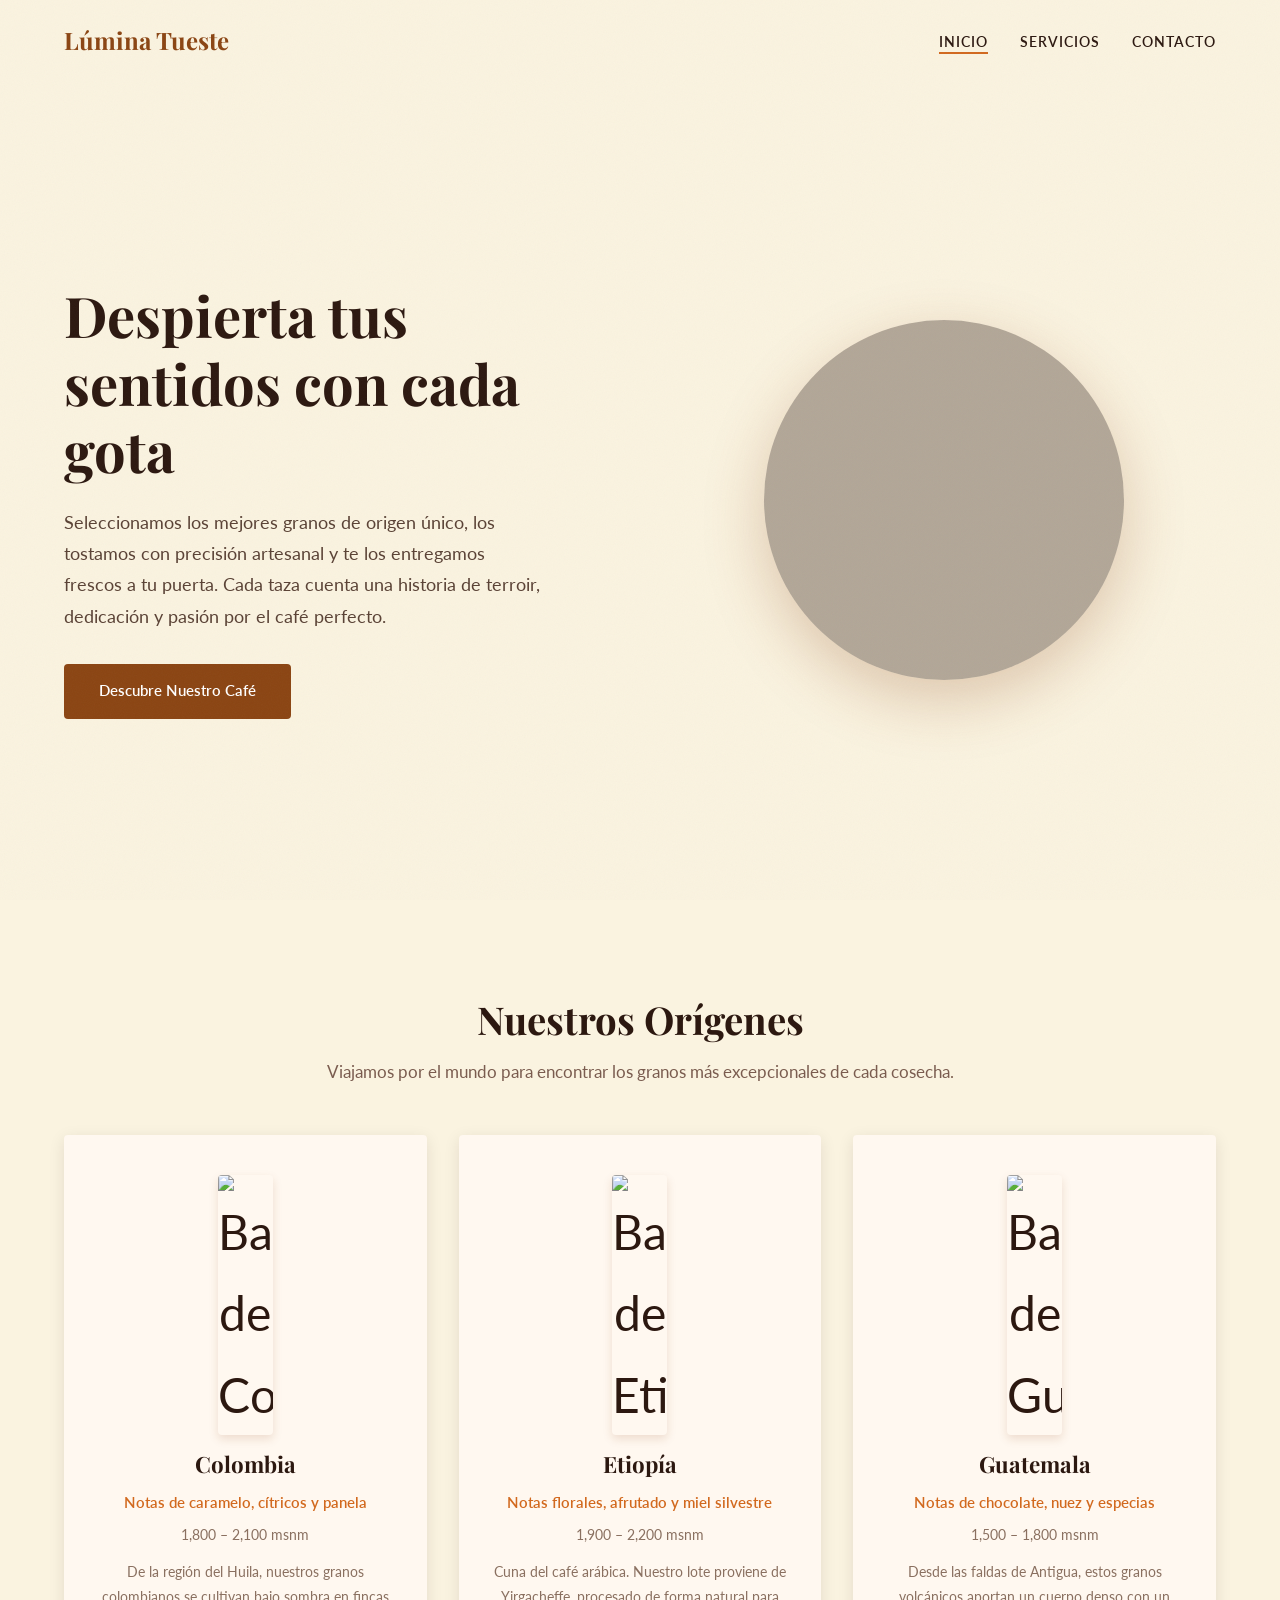
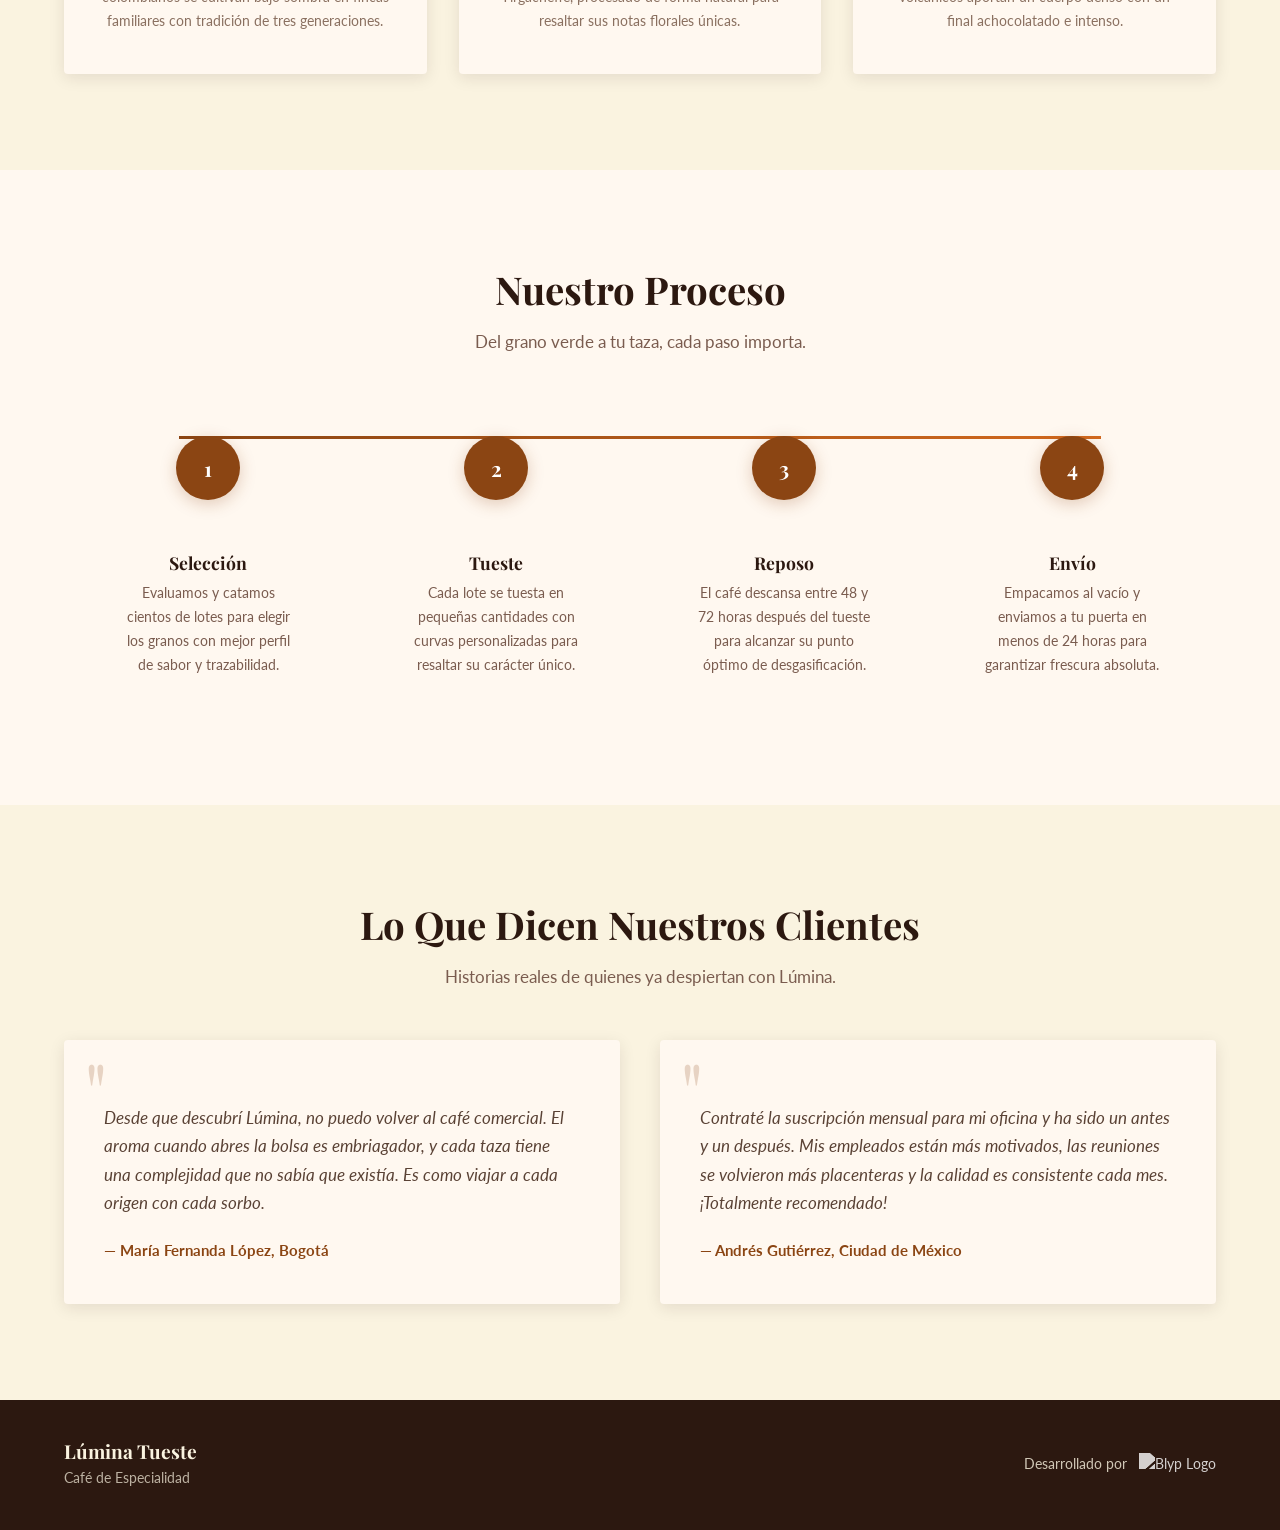
==== index.html @ dab7d522 "Initial commit" ====
<!DOCTYPE html>
<html lang="es">
<head>
  <meta charset="UTF-8">
  <meta name="viewport" content="width=device-width, initial-scale=1.0">
  <title>Lúmina Tueste — Café de Especialidad</title>
  <link rel="preconnect" href="https://fonts.googleapis.com">
  <link rel="preconnect" href="https://fonts.gstatic.com" crossorigin>
  <link href="https://fonts.googleapis.com/css2?family=Playfair+Display:wght@400;700&family=Lato:wght@300;400;700&display=swap" rel="stylesheet">
  <script src="https://unpkg.com/lucide@latest"></script>
  <link rel="stylesheet" href="styles.css">
</head>
<body>
  <!-- Preloader -->
  <div class="preloader"><div class="preloader-spinner"></div></div>


  <!-- Navigation -->
  <nav class="main-nav" aria-label="Navegación principal">
    <div class="container nav-container">
      <a href="index.html" class="nav-logo">Lúmina Tueste</a>
      <ul class="nav-links">
        <li><a href="index.html" class="active">Inicio</a></li>
        <li><a href="servicios.html">Servicios</a></li>
        <li><a href="contacto.html">Contacto</a></li>
      </ul>
      <button class="hamburger" aria-label="Menú de navegación">
        <span></span>
        <span></span>
        <span></span>
      </button>
    </div>
  </nav>

  <!-- Hero Section -->
  <section class="reveal-item hero">
    <div class="container hero-split">
      <div class="hero-text">
        <h1>Despierta tus sentidos con cada gota</h1>
        <p>Seleccionamos los mejores granos de origen único, los tostamos con precisión artesanal y te los entregamos frescos a tu puerta. Cada taza cuenta una historia de terroir, dedicación y pasión por el café perfecto.</p>
        <a href="servicios.html" class="btn-primary">Descubre Nuestro Café</a>
      </div>
      <div class="hero-visual">
        <div class="coffee-circle" aria-hidden="true">☕</div>
      </div>
    </div>
  </section>

  <!-- Orígenes Section -->
  <section class="reveal-item section" id="origenes">
    <div class="container">
      <h2 class="section-title">Nuestros Orígenes</h2>
      <p class="section-subtitle">Viajamos por el mundo para encontrar los granos más excepcionales de cada cosecha.</p>
      <div class="origenes-grid">
        <article class="origin-card reveal-item">
          <div class="origin-flag"><img src="https://flagcdn.com/w80/co.png" alt="Bandera de Colombia" class="flag-img"></div>
          <h3>Colombia</h3>
          <p class="flavor">Notas de caramelo, cítricos y panela</p>
          <p class="altitude"><i data-lucide="mountain" style="width:14px;height:14px;display:inline;vertical-align:middle;"></i> 1,800 – 2,100 msnm</p>
          <p style="margin-top:0.75rem;font-size:0.9rem;color:#8a7060;">De la región del Huila, nuestros granos colombianos se cultivan bajo sombra en fincas familiares con tradición de tres generaciones.</p>
        </article>
        <article class="origin-card reveal-item">
          <div class="origin-flag"><img src="https://flagcdn.com/w80/et.png" alt="Bandera de Etiopía" class="flag-img"></div>
          <h3>Etiopía</h3>
          <p class="flavor">Notas florales, afrutado y miel silvestre</p>
          <p class="altitude"><i data-lucide="mountain" style="width:14px;height:14px;display:inline;vertical-align:middle;"></i> 1,900 – 2,200 msnm</p>
          <p style="margin-top:0.75rem;font-size:0.9rem;color:#8a7060;">Cuna del café arábica. Nuestro lote proviene de Yirgacheffe, procesado de forma natural para resaltar sus notas florales únicas.</p>
        </article>
        <article class="origin-card reveal-item">
          <div class="origin-flag"><img src="https://flagcdn.com/w80/gt.png" alt="Bandera de Guatemala" class="flag-img"></div>
          <h3>Guatemala</h3>
          <p class="flavor">Notas de chocolate, nuez y especias</p>
          <p class="altitude"><i data-lucide="mountain" style="width:14px;height:14px;display:inline;vertical-align:middle;"></i> 1,500 – 1,800 msnm</p>
          <p style="margin-top:0.75rem;font-size:0.9rem;color:#8a7060;">Desde las faldas de Antigua, estos granos volcánicos aportan un cuerpo denso con un final achocolatado e intenso.</p>
        </article>
      </div>
    </div>
  </section>

  <!-- Proceso Section (Timeline) -->
  <section class="reveal-item section proceso-bg" id="proceso">
    <div class="container">
      <h2 class="section-title">Nuestro Proceso</h2>
      <p class="section-subtitle">Del grano verde a tu taza, cada paso importa.</p>
      <div class="timeline">
        <div class="timeline-step reveal-item">
          <div class="step-number">1</div>
          <i data-lucide="search" style="width:28px;height:28px;"></i>
          <h4>Selección</h4>
          <p>Evaluamos y catamos cientos de lotes para elegir los granos con mejor perfil de sabor y trazabilidad.</p>
        </div>
        <div class="timeline-step reveal-item">
          <div class="step-number">2</div>
          <i data-lucide="flame" style="width:28px;height:28px;"></i>
          <h4>Tueste</h4>
          <p>Cada lote se tuesta en pequeñas cantidades con curvas personalizadas para resaltar su carácter único.</p>
        </div>
        <div class="timeline-step reveal-item">
          <div class="step-number">3</div>
          <i data-lucide="clock" style="width:28px;height:28px;"></i>
          <h4>Reposo</h4>
          <p>El café descansa entre 48 y 72 horas después del tueste para alcanzar su punto óptimo de desgasificación.</p>
        </div>
        <div class="timeline-step reveal-item">
          <div class="step-number">4</div>
          <i data-lucide="truck" style="width:28px;height:28px;"></i>
          <h4>Envío</h4>
          <p>Empacamos al vacío y enviamos a tu puerta en menos de 24 horas para garantizar frescura absoluta.</p>
        </div>
      </div>
    </div>
  </section>

  <!-- Testimonios Section -->
  <section class="reveal-item section" id="testimonios">
    <div class="container">
      <h2 class="section-title">Lo Que Dicen Nuestros Clientes</h2>
      <p class="section-subtitle">Historias reales de quienes ya despiertan con Lúmina.</p>
      <div class="testimonios-grid">
        <div class="testimonial-card reveal-item">
          <span class="quote-mark" aria-hidden="true">"</span>
          <blockquote>Desde que descubrí Lúmina, no puedo volver al café comercial. El aroma cuando abres la bolsa es embriagador, y cada taza tiene una complejidad que no sabía que existía. Es como viajar a cada origen con cada sorbo.</blockquote>
          <p class="author">— María Fernanda López, Bogotá</p>
        </div>
        <div class="testimonial-card reveal-item">
          <span class="quote-mark" aria-hidden="true">"</span>
          <blockquote>Contraté la suscripción mensual para mi oficina y ha sido un antes y un después. Mis empleados están más motivados, las reuniones se volvieron más placenteras y la calidad es consistente cada mes. ¡Totalmente recomendado!</blockquote>
          <p class="author">— Andrés Gutiérrez, Ciudad de México</p>
        </div>
      </div>
    </div>
  </section>

  <!-- Footer -->
  <footer class="main-footer">
    <div class="container footer-content">
      <div class="footer-brand">
        <h3>Lúmina Tueste</h3>
        <p>Café de Especialidad</p>
      </div>
      <div class="footer-dev">
        <span>Desarrollado por</span>
        <a href="../index.html" class="footer-logo-link" aria-label="Ir a Blyp">
          <img src="../blyp_logotipo.svg" alt="Blyp Logo" class="footer-logo">
        </a>
      </div>
    </div>
  </footer>

  <script src="script.js"></script>
</body>
</html>
---- styles.css ----
/* ===== CUSTOM PROPERTIES ===== */
:root {
  --primary: #8B4513;
  --secondary: #D2691E;
  --bg: #FAF3E0;
  --text: #2C1810;
  --cards: #FFF8F0;
  --radius: 4px;
  --footer-bg: #2C1810;
  --transition: 0.3s ease;
  --shadow: 0 4px 16px rgba(44, 24, 16, 0.1);
  --shadow-hover: 0 8px 32px rgba(44, 24, 16, 0.18);
}

/* ===== RESET & BASE ===== */
*, *::before, *::after {
  box-sizing: border-box;
  margin: 0;
  padding: 0;
}

html {
  scroll-behavior: smooth;
  font-size: 16px;
}

body {
  font-family: 'Lato', sans-serif;
  background-color: var(--bg);
  color: var(--text);
  line-height: 1.7;
  position: relative;
  overflow-x: hidden;
}

/* Grain texture overlay */
body::before {
  content: '';
  position: fixed;
  top: 0;
  left: 0;
  width: 100%;
  height: 100%;
  pointer-events: none;
  z-index: 9999;
  opacity: 0.035;
  background-image: url("data:image/svg+xml,%3Csvg viewBox='0 0 256 256' xmlns='http://www.w3.org/2000/svg'%3E%3Cfilter id='noise'%3E%3CfeTurbulence type='fractalNoise' baseFrequency='0.9' numOctaves='4' stitchTiles='stitch'/%3E%3C/filter%3E%3Crect width='100%25' height='100%25' filter='url(%23noise)'/%3E%3C/svg%3E");
  background-repeat: repeat;
  background-size: 256px 256px;
}

h1, h2, h3, h4, h5 {
  font-family: 'Playfair Display', serif;
  font-weight: 700;
  line-height: 1.2;
  color: var(--text);
}

a {
  color: var(--primary);
  text-decoration: none;
  transition: color var(--transition);
}

a:hover {
  color: var(--secondary);
}

img {
  max-width: 100%;
  display: block;
}

.container {
  width: 90%;
  max-width: 1200px;
  margin: 0 auto;
}

/* ===== NAVIGATION ===== */
.main-nav {
  position: fixed;
  top: 0;
  left: 0;
  width: 100%;
  z-index: 1000;
  padding: 1.25rem 0;
  transition: background var(--transition), box-shadow var(--transition), padding var(--transition);
  background: transparent;
}

.main-nav.scrolled {
  background: var(--bg);
  box-shadow: 0 2px 20px rgba(44, 24, 16, 0.1);
  padding: 0.75rem 0;
}

.nav-container {
  display: flex;
  justify-content: space-between;
  align-items: center;
}

.nav-logo {
  font-family: 'Playfair Display', serif;
  font-size: 1.5rem;
  font-weight: 700;
  color: var(--primary);
}

.nav-links {
  display: flex;
  list-style: none;
  gap: 2rem;
}

.nav-links a {
  font-size: 0.9rem;
  font-weight: 600;
  text-transform: uppercase;
  letter-spacing: 1px;
  color: var(--text);
  position: relative;
  padding-bottom: 4px;
}

.nav-links a::after {
  content: '';
  position: absolute;
  bottom: 0;
  left: 0;
  width: 0;
  height: 2px;
  background: var(--secondary);
  transition: width var(--transition);
}

.nav-links a:hover::after,
.nav-links a.active::after {
  width: 100%;
}

.hamburger {
  display: none;
  flex-direction: column;
  gap: 5px;
  cursor: pointer;
  background: none;
  border: none;
  padding: 4px;
}

.hamburger span {
  display: block;
  width: 26px;
  height: 2px;
  background: var(--text);
  transition: transform var(--transition), opacity var(--transition);
}

/* ===== HERO ===== */
.hero {
  min-height: 100vh;
  display: flex;
  align-items: center;
  padding-top: 100px;
}

.hero-split {
  display: grid;
  grid-template-columns: 1fr 1fr;
  gap: 4rem;
  align-items: center;
}

.hero-text h1 {
  font-size: clamp(2.2rem, 5vw, 3.5rem);
  margin-bottom: 1.5rem;
  color: var(--text);
}

.hero-text p {
  font-size: 1.15rem;
  margin-bottom: 2rem;
  color: #5a4235;
  max-width: 480px;
}

.btn-primary {
  display: inline-block;
  padding: 0.9rem 2.2rem;
  background: var(--primary);
  color: #fff;
  border-radius: var(--radius);
  font-weight: 600;
  font-size: 0.95rem;
  transition: background var(--transition), transform var(--transition), box-shadow var(--transition);
  border: none;
  cursor: pointer;
}

.btn-primary:hover {
  background: var(--secondary);
  color: #fff;
  transform: translateY(-2px);
  box-shadow: 0 6px 20px rgba(139, 69, 19, 0.3);
}

.hero-visual {
  display: flex;
  justify-content: center;
  align-items: center;
}

.coffee-circle {
  width: 360px;
  height: 360px;
  border-radius: 50%;
  background: linear-gradient(135deg, #D2691E 0%, #8B4513 50%, #A0522D 100%);
  display: flex;
  justify-content: center;
  align-items: center;
  font-size: 6rem;
  box-shadow: 0 20px 60px rgba(139, 69, 19, 0.25);
  transition: transform 0.6s ease;
}

/* ===== ORIGENES ===== */
.section {
  padding: 6rem 0;
}

.section-title {
  text-align: center;
  font-size: clamp(1.8rem, 3vw, 2.5rem);
  margin-bottom: 1rem;
}

.section-subtitle {
  text-align: center;
  color: #7a5c4f;
  margin-bottom: 3rem;
  font-size: 1.05rem;
}

.origenes-grid {
  display: grid;
  grid-template-columns: repeat(3, 1fr);
  gap: 2rem;
}

.origin-card {
  background: var(--cards);
  border-radius: var(--radius);
  padding: 2.5rem 2rem;
  box-shadow: var(--shadow);
  transition: transform var(--transition), box-shadow var(--transition);
  text-align: center;
}

.origin-card:hover {
  transform: translateY(-8px);
  box-shadow: var(--shadow-hover);
}

.origin-flag {
  font-size: 3rem;
  margin-bottom: 1rem;
}
.flag-img {
  width: 55px;
  height: auto;
  border-radius: 4px;
  box-shadow: 0 4px 10px rgba(139, 69, 19, 0.15);
  display: inline-block;
  vertical-align: middle;
}

.origin-card h3 {
  font-size: 1.4rem;
  margin-bottom: 0.75rem;
}

.origin-card .flavor {
  color: var(--secondary);
  font-weight: 600;
  font-size: 0.95rem;
  margin-bottom: 0.5rem;
}

.origin-card .altitude {
  font-size: 0.85rem;
  color: #8a7060;
}

/* ===== PROCESO (Timeline) ===== */
.proceso-bg {
  background: var(--cards);
}

.timeline {
  display: flex;
  justify-content: space-between;
  align-items: flex-start;
  position: relative;
  padding: 2rem 0;
}

.timeline::before {
  content: '';
  position: absolute;
  top: 32px;
  left: 10%;
  width: 80%;
  height: 3px;
  background: linear-gradient(90deg, var(--primary), var(--secondary));
}

.timeline-step {
  display: flex;
  flex-direction: column;
  align-items: center;
  text-align: center;
  flex: 1;
  position: relative;
  z-index: 2;
}

.step-number {
  width: 64px;
  height: 64px;
  border-radius: 50%;
  background: var(--primary);
  color: #fff;
  display: flex;
  align-items: center;
  justify-content: center;
  font-family: 'Playfair Display', serif;
  font-size: 1.3rem;
  font-weight: 700;
  margin-bottom: 1rem;
  box-shadow: 0 4px 16px rgba(139, 69, 19, 0.25);
}

.timeline-step i {
  color: var(--secondary);
  margin-bottom: 0.5rem;
}

.timeline-step h4 {
  font-size: 1.1rem;
  margin-bottom: 0.5rem;
}

.timeline-step p {
  font-size: 0.88rem;
  color: #7a5c4f;
  max-width: 180px;
}

/* ===== TESTIMONIOS ===== */
.testimonios-grid {
  display: grid;
  grid-template-columns: 1fr 1fr;
  gap: 2.5rem;
}

.testimonial-card {
  background: var(--cards);
  padding: 2.5rem;
  border-radius: var(--radius);
  box-shadow: var(--shadow);
  position: relative;
  transition: box-shadow var(--transition);
}

.testimonial-card:hover {
  box-shadow: var(--shadow-hover);
}

.quote-mark {
  font-family: 'Playfair Display', serif;
  font-size: 5rem;
  color: var(--primary);
  opacity: 0.2;
  line-height: 1;
  position: absolute;
  top: 10px;
  left: 20px;
}

.testimonial-card blockquote {
  font-size: 1.05rem;
  font-style: italic;
  color: #5a4235;
  margin-bottom: 1.25rem;
  position: relative;
  z-index: 1;
  padding-top: 1.5rem;
}

.testimonial-card .author {
  font-weight: 700;
  color: var(--primary);
  font-size: 0.95rem;
}

/* ===== SERVICIOS PAGE ===== */
.page-banner {
  padding: 8rem 0 4rem;
  text-align: center;
  background:
    repeating-radial-gradient(circle at 20px 20px, transparent 0, transparent 8px, rgba(139,69,19,0.04) 8px, rgba(139,69,19,0.04) 10px),
    var(--bg);
}

.page-banner h1 {
  font-size: clamp(2rem, 4vw, 3rem);
  margin-bottom: 0.75rem;
}

.page-banner p {
  color: #7a5c4f;
  font-size: 1.1rem;
}

.services-grid {
  display: grid;
  grid-template-columns: repeat(3, 1fr);
  gap: 2rem;
  padding: 4rem 0;
}

.service-card {
  background: var(--cards);
  border-radius: var(--radius);
  padding: 2.5rem 2rem;
  box-shadow: var(--shadow);
  border-top: 4px solid var(--primary);
  transition: transform var(--transition), box-shadow var(--transition);
}

.service-card:hover {
  transform: translateY(-6px);
  box-shadow: var(--shadow-hover);
}

.service-card i {
  color: var(--secondary);
  margin-bottom: 1rem;
}

.service-card h3 {
  font-size: 1.3rem;
  margin-bottom: 0.75rem;
}

.service-card p {
  color: #7a5c4f;
  margin-bottom: 1.5rem;
  font-size: 0.95rem;
}

.service-link {
  font-weight: 600;
  font-size: 0.9rem;
  color: var(--primary);
  display: inline-flex;
  align-items: center;
  gap: 0.5rem;
}

.service-link:hover {
  color: var(--secondary);
  gap: 0.75rem;
}

/* ===== CONTACTO PAGE ===== */
.contact-grid {
  display: grid;
  grid-template-columns: 1fr 1fr;
  gap: 0;
  margin: 4rem auto;
  max-width: 1000px;
  border-radius: var(--radius);
  overflow: hidden;
  box-shadow: var(--shadow);
}

.contact-form-wrap {
  background: #fff;
  padding: 3rem;
}

.contact-form-wrap h2 {
  font-size: 1.6rem;
  margin-bottom: 1.5rem;
}

.form-group {
  margin-bottom: 1.25rem;
}

.form-group label {
  display: block;
  font-weight: 600;
  font-size: 0.85rem;
  margin-bottom: 0.4rem;
  color: var(--text);
}

.form-group input,
.form-group textarea {
  width: 100%;
  padding: 0.8rem 1rem;
  border: 1px solid #dcd0c4;
  border-radius: var(--radius);
  font-family: 'Lato', sans-serif;
  font-size: 0.95rem;
  background: var(--bg);
  color: var(--text);
  transition: border-color var(--transition), box-shadow var(--transition);
}

.form-group input:focus,
.form-group textarea:focus {
  outline: none;
  border-color: var(--primary);
  box-shadow: 0 0 0 3px rgba(139, 69, 19, 0.1);
}

.form-group textarea {
  resize: vertical;
  min-height: 120px;
}

.contact-sidebar {
  background: var(--primary);
  padding: 3rem;
  color: #FAF3E0;
}

.contact-sidebar h3 {
  color: #FAF3E0;
  margin-bottom: 2rem;
  font-size: 1.4rem;
}

.contact-item {
  display: flex;
  gap: 1rem;
  align-items: flex-start;
  margin-bottom: 1.5rem;
}

.contact-item i {
  color: var(--secondary);
  flex-shrink: 0;
  margin-top: 2px;
}

.contact-item p {
  font-size: 0.95rem;
  line-height: 1.5;
}

.contact-item strong {
  display: block;
  margin-bottom: 0.25rem;
}

/* ===== FOOTER ===== */
.main-footer {
  background: var(--footer-bg);
  color: #FAF3E0;
  padding: 2.5rem 0;
}

.footer-content {
  display: flex;
  justify-content: space-between;
  align-items: center;
}

.footer-brand h3 {
  color: #FAF3E0;
  font-size: 1.2rem;
  margin-bottom: 0.25rem;
}

.footer-brand p {
  font-size: 0.85rem;
  opacity: 0.7;
}

.footer-dev {
  display: flex;
  align-items: center;
  gap: 0.75rem;
  font-size: 0.85rem;
  opacity: 0.8;
}


.subscription-customizer-card {
  display: grid;
  grid-template-columns: 1.2fr 0.8fr;
  background: var(--cards);
  border: 2px solid #F4EBE1;
  border-radius: var(--radius);
  padding: 2.5rem;
  gap: 2.5rem;
  box-shadow: var(--shadow);
  max-width: 850px;
  margin: 0 auto;
}
.customizer-options {
  display: flex;
  flex-direction: column;
  gap: 1.5rem;
}
.option-group label {
  display: block;
  font-weight: 700;
  margin-bottom: 0.5rem;
  color: var(--primary);
}
.customizer-buttons {
  display: flex;
  gap: 0.75rem;
  flex-wrap: wrap;
}
.btn-custom {
  background: #FFF;
  border: 2px solid #F4EBE1;
  color: var(--text);
  padding: 0.6rem 1.25rem;
  border-radius: 20px;
  font-family: var(--font-body);
  font-weight: 600;
  font-size: 0.95rem;
  cursor: pointer;
  transition: all 0.3s ease;
}
.btn-custom.active, .btn-custom:hover {
  background: var(--primary);
  border-color: var(--primary);
  color: #fff;
}
.customizer-summary {
  background: #FAF3E0;
  padding: 1.5rem;
  border-radius: 12px;
  text-align: center;
  display: flex;
  flex-direction: column;
  justify-content: center;
}
.price-wrap {
  margin-top: 0.5rem;
  font-family: var(--font-display);
}
.price-currency {
  font-size: 1.3rem;
  color: var(--primary);
}
.price-value {
  font-size: 2.8rem;
  color: var(--primary);
  font-weight: bold;
}
.price-period {
  font-size: 0.9rem;
  color: var(--text);
}
@media (max-width: 768px) {
  .subscription-customizer-card {
    grid-template-columns: 1fr;
    padding: 1.5rem;
    gap: 1.5rem;
  }
}
.footer-logo {
  height: 24px;
  width: auto;
}

/* ===== RESPONSIVE ===== */
@media (max-width: 768px) {
  .hamburger {
    display: flex;
  }

  .nav-links {
    display: none;
    position: absolute;
    top: 100%;
    left: 0;
    width: 100%;
    background: var(--bg);
    flex-direction: column;
    padding: 1.5rem 5%;
    gap: 1rem;
    box-shadow: 0 8px 20px rgba(44, 24, 16, 0.1);
  }

  .nav-links.active {
    display: flex;
  }

  .hero-split {
    grid-template-columns: 1fr;
    text-align: center;
  }

  .hero-text p {
    margin-left: auto;
    margin-right: auto;
  }

  .coffee-circle {
    width: 240px;
    height: 240px;
    font-size: 4rem;
  }

  .origenes-grid,
  .services-grid {
    grid-template-columns: 1fr;
  }

  .timeline {
    flex-direction: column;
    gap: 2rem;
    align-items: center;
  }

  .timeline::before {
    display: none;
  }

  .testimonios-grid {
    grid-template-columns: 1fr;
  }

  .contact-grid {
    grid-template-columns: 1fr;
  }

  .footer-content {
    flex-direction: column;
    gap: 1.5rem;
    text-align: center;
  }
}
/* ===== EXCLUSIVE UPGRADE ===== */
.coffee-circle {
  background: linear-gradient(rgba(44, 24, 16, 0.35), rgba(44, 24, 16, 0.35)), url('https://images.unsplash.com/photo-1495474472287-4d71bcdd2085?auto=format&fit=crop&w=600&q=80') center/cover no-repeat !important;
  color: transparent !important;
  transition: transform 0.5s cubic-bezier(0.175, 0.885, 0.32, 1.275) !important;
}
.coffee-circle:hover {
  transform: scale(1.05) rotate(5deg) !important;
}
.origin-card, .timeline-step, .testimonial-card {
  transition: transform 0.3s ease, box-shadow 0.3s ease !important;
}
.origin-card:hover, .timeline-step:hover, .testimonial-card:hover {
  transform: translateY(-8px) !important;
  box-shadow: 0 12px 24px rgba(44, 24, 16, 0.15) !important;
}
.footer-logo {
  filter: brightness(0) invert(1) !important; /* DARK FOOTER */
}

/* ===== BLYP PREMIUM ENHANCEMENTS ===== */
.preloader {
  position: fixed;
  top: 0;
  left: 0;
  width: 100%;
  height: 100%;
  background-color: var(--bg, #ffffff);
  z-index: 99999;
  display: flex;
  justify-content: center;
  align-items: center;
  transition: opacity 0.6s cubic-bezier(0.25, 1, 0.5, 1), transform 0.6s cubic-bezier(0.25, 1, 0.5, 1);
}
.preloader.fade-out {
  opacity: 0;
  transform: scale(1.05);
  pointer-events: none;
}
.preloader-spinner {
  width: 60px;
  height: 60px;
  border: 4px solid rgba(0, 0, 0, 0.05);
  border-top: 4px solid var(--primary, #0049c3);
  border-radius: 50%;
  animation: spin 1s cubic-bezier(0.68, -0.55, 0.27, 1.55) infinite;
}
@keyframes spin {
  0% { transform: rotate(0deg); }
  100% { transform: rotate(360deg); }
}
.reveal-item {
  opacity: 0;
  transform: translateY(30px);
  transition: opacity 0.8s cubic-bezier(0.25, 1, 0.5, 1), transform 0.8s cubic-bezier(0.25, 1, 0.5, 1);
}
.reveal-item.revealed {
  opacity: 1;
  transform: translateY(0);
}
/* Floating dynamic selection */
::selection {
  background: var(--primary);
  color: #fff;
}
/* Modern custom scrollbar */
::-webkit-scrollbar {
  width: 8px;
}
::-webkit-scrollbar-track {
  background: var(--bg);
}
::-webkit-scrollbar-thumb {
  background: var(--primary);
  border-radius: 4px;
}
::-webkit-scrollbar-thumb:hover {
  background: var(--secondary);
}
/* Input glow & transition enhancements */
.form-group input, .form-group textarea {
  transition: border-color 0.3s ease, box-shadow 0.3s ease, transform 0.3s ease !important;
}
.form-group input:focus, .form-group textarea:focus {
  transform: translateY(-2px);
  border-color: var(--primary) !important;
  box-shadow: 0 4px 12px rgba(0, 0, 0, 0.05), 0 0 0 3px rgba(0, 73, 195, 0.15) !important;
}
/* Interactive Footer Developer Logo */
.footer-logo-link {
  display: inline-flex;
  align-items: center;
  transition: transform 0.3s cubic-bezier(0.175, 0.885, 0.32, 1.275);
}
.footer-logo-link:hover {
  transform: scale(1.15) rotate(3deg);
}
/* Contact form success screen styling */
.contact-form-success {
  text-align: center;
  padding: 3rem 1.5rem;
  animation: revealSuccess 0.6s cubic-bezier(0.175, 0.885, 0.32, 1.275) forwards;
}
@keyframes revealSuccess {
  from { opacity: 0; transform: scale(0.95) translateY(10px); }
  to { opacity: 1; transform: scale(1) translateY(0); }
}
.contact-form-success svg {
  margin-bottom: 1.5rem;
  stroke: var(--primary);
  animation: bounceIcon 1s ease infinite alternate;
}
@keyframes bounceIcon {
  from { transform: translateY(0); }
  to { transform: translateY(-5px); }
}
.btn-loading {
  position: relative;
  color: transparent !important;
  pointer-events: none;
}
.btn-loading::after {
  content: "";
  position: absolute;
  width: 20px;
  height: 20px;
  top: 50%;
  left: 50%;
  margin-top: -10px;
  margin-left: -10px;
  border: 2px solid rgba(255,255,255,0.3);
  border-top: 2px solid #fff;
  border-radius: 50%;
  animation: spin 0.6s linear infinite;
}
/* Premium Hover Scales for cards */
.origin-card, .service-card, .testimonial-card, .photo-card, .product-card, .member-card, .case-card, .team-card, .timeline-step, .benefit-card, .recipe-card, .pricing-card, .class-card, .room-card {
  transition: transform 0.4s cubic-bezier(0.25, 1, 0.5, 1), box-shadow 0.4s cubic-bezier(0.25, 1, 0.5, 1) !important;
}
.origin-card:hover, .service-card:hover, .testimonial-card:hover, .photo-card:hover, .product-card:hover, .member-card:hover, .case-card:hover, .team-card:hover, .timeline-step:hover, .benefit-card:hover, .recipe-card:hover, .pricing-card:hover, .class-card:hover, .room-card:hover {
  transform: translateY(-8px) scale(1.02) !important;
  box-shadow: 0 16px 32px rgba(0,0,0,0.12) !important;
}
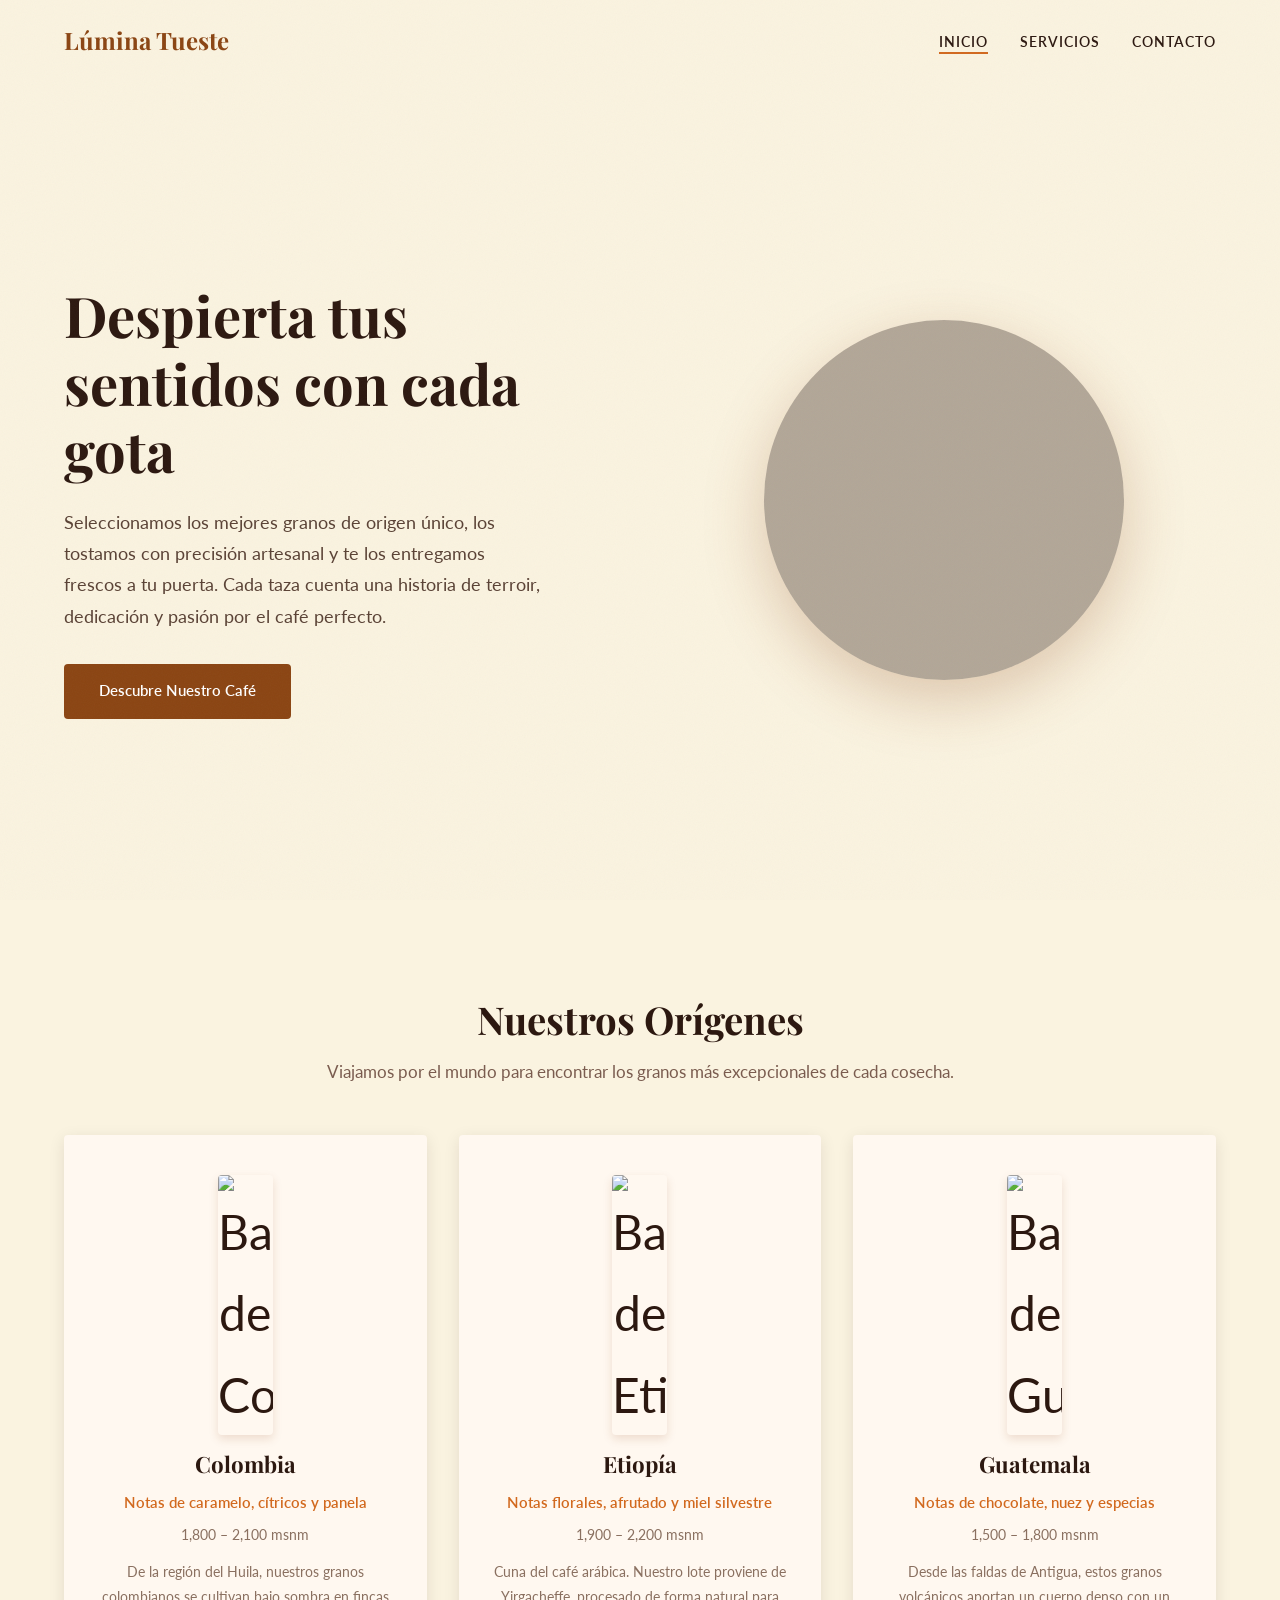
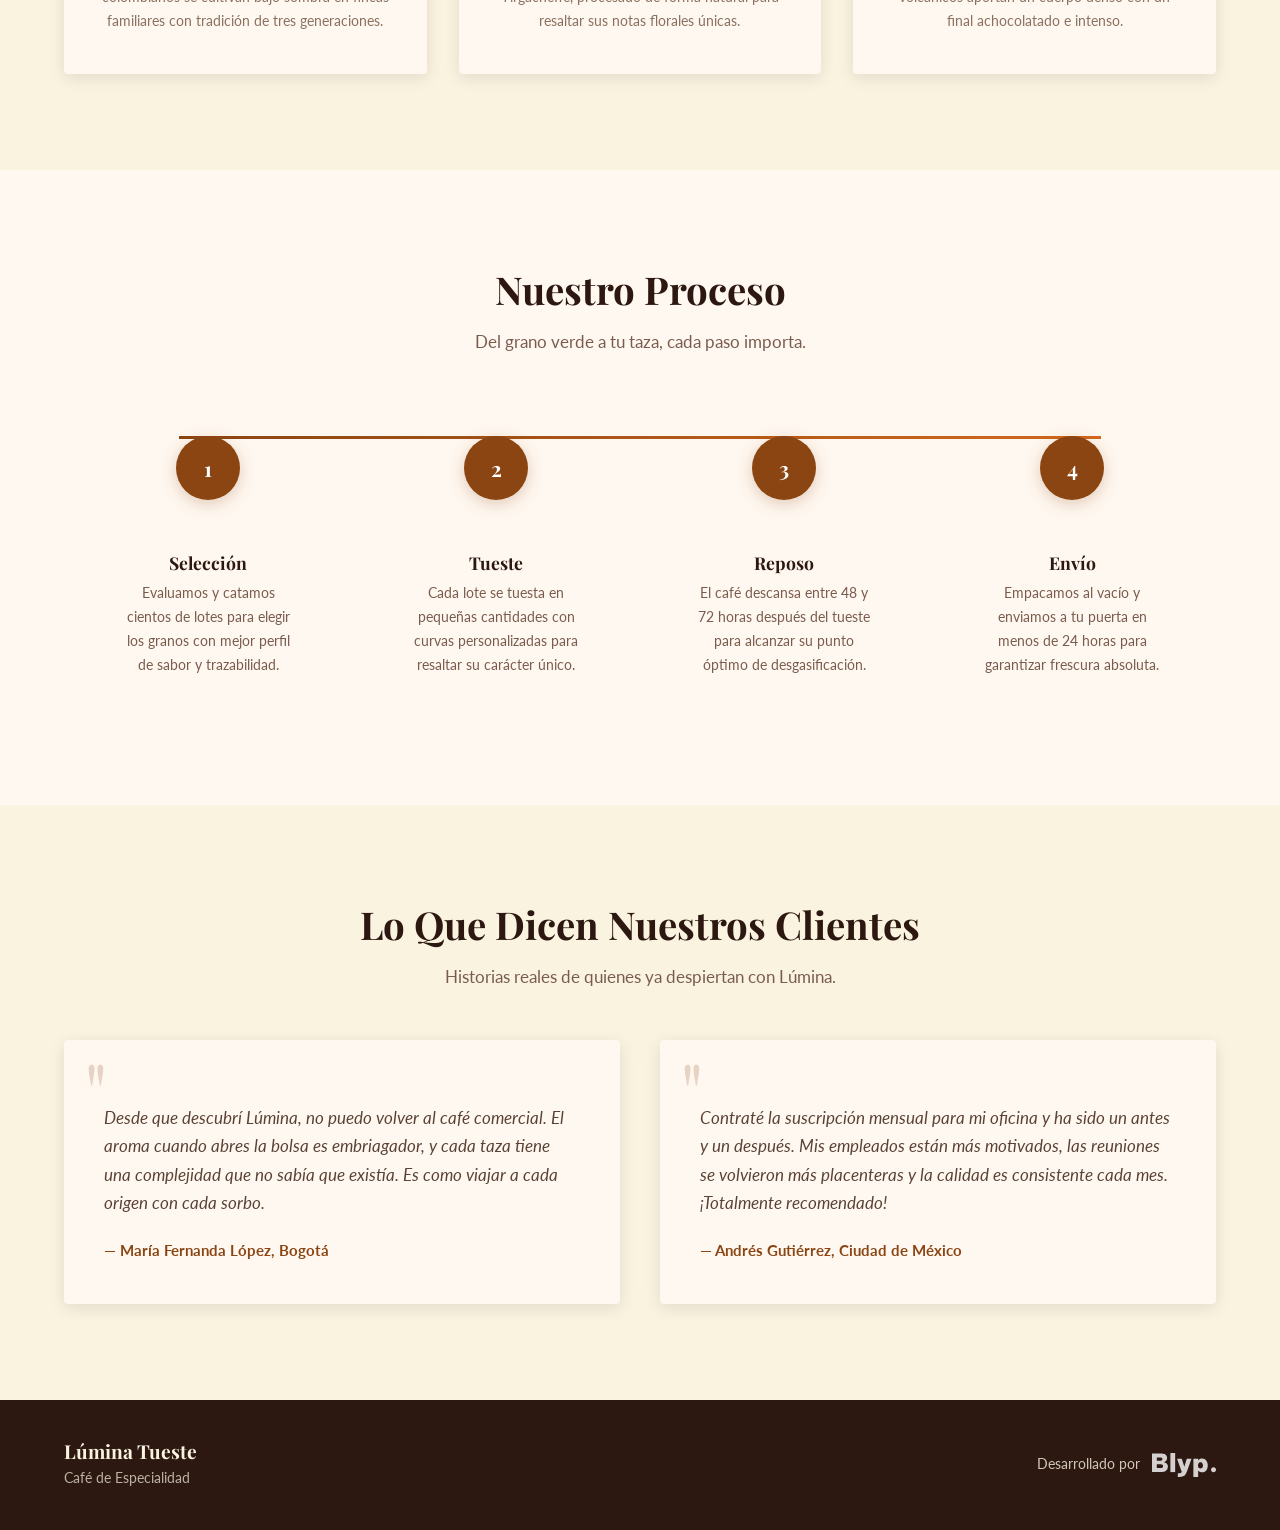
==== commit 62344108: "Update Blyp footer link" ====
--- a/index.html
+++ b/index.html
@@ -140,8 +140,8 @@
       </div>
       <div class="footer-dev">
         <span>Desarrollado por</span>
-        <a href="../index.html" class="footer-logo-link" aria-label="Ir a Blyp">
-          <img src="../blyp_logotipo.svg" alt="Blyp Logo" class="footer-logo">
+        <a href="https://jose-socola-jdss.github.io/blyp/" class="footer-logo-link" aria-label="Ir a Blyp">
+          <img src="blyp_logotipo.svg" alt="Blyp Logo" class="footer-logo">
         </a>
       </div>
     </div>
